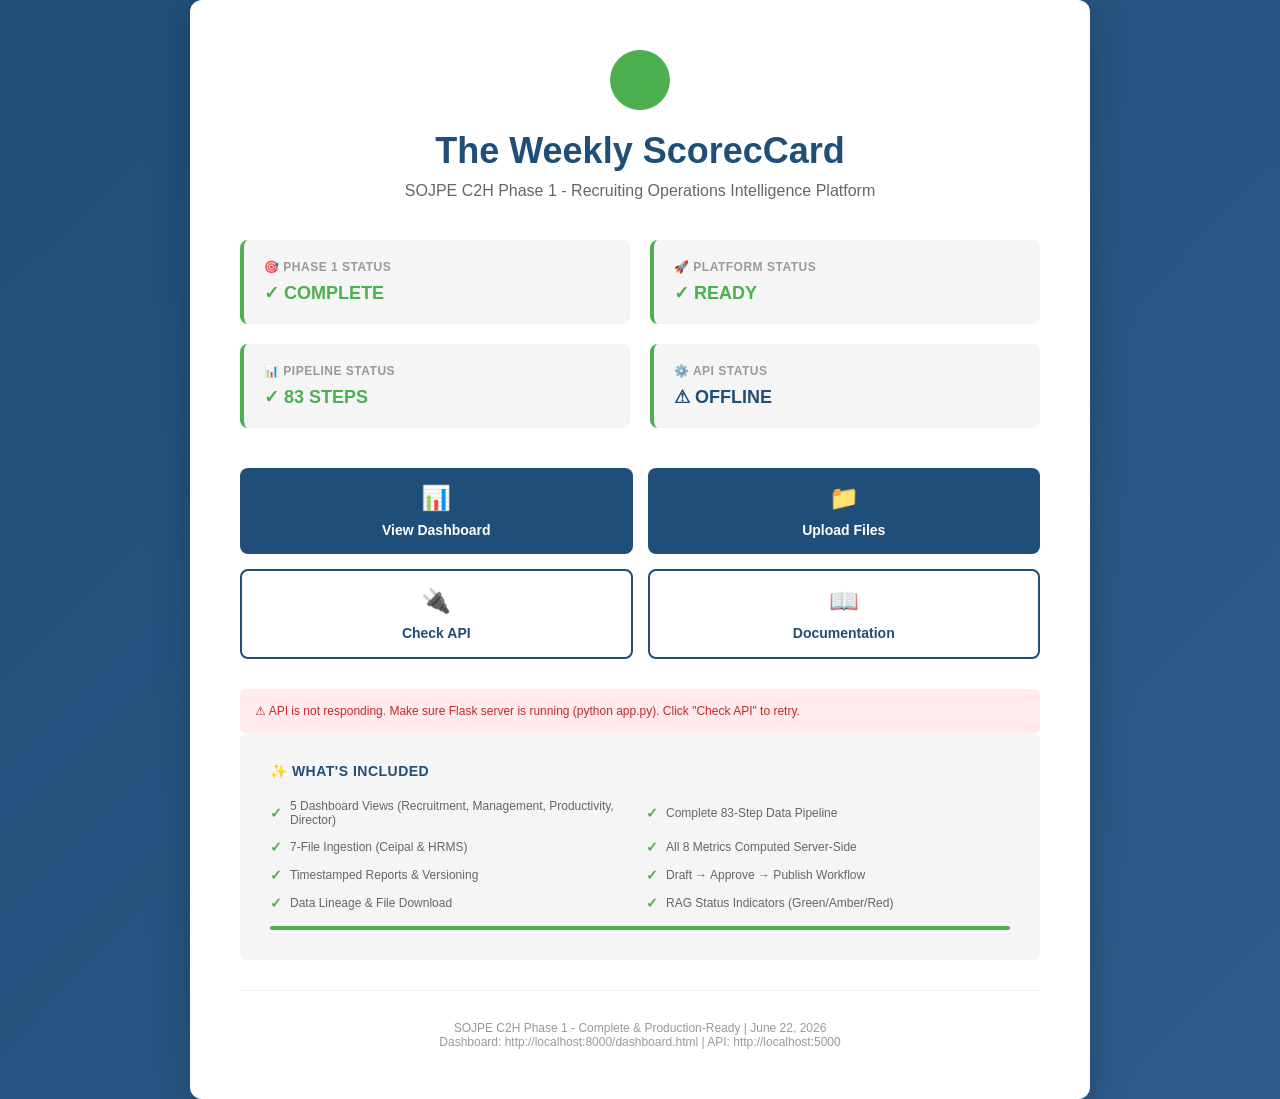
==== public/index.html @ 45ee58de "Use public/ directory for Vercel static deployment - separate frontend from backend" ====
<!DOCTYPE html>
<html lang="en">
<head>
    <meta charset="UTF-8">
    <meta name="viewport" content="width=device-width, initial-scale=1.0">
    <title>SOJPE C2H Phase 1 - Welcome</title>
    <style>
        * {
            margin: 0;
            padding: 0;
            box-sizing: border-box;
        }

        body {
            font-family: -apple-system, BlinkMacSystemFont, 'Segoe UI', 'Roboto', sans-serif;
            background: linear-gradient(135deg, #1F4E78 0%, #2E5C8A 100%);
            min-height: 100vh;
            display: flex;
            align-items: center;
            justify-content: center;
            color: #333;
        }

        .container {
            max-width: 900px;
            width: 90%;
        }

        .welcome-card {
            background: white;
            border-radius: 12px;
            padding: 50px;
            box-shadow: 0 10px 40px rgba(0,0,0,0.2);
        }

        .logo-section {
            text-align: center;
            margin-bottom: 40px;
        }

        .logo-circle {
            width: 60px;
            height: 60px;
            background: #4CAF50;
            border-radius: 50%;
            margin: 0 auto 20px;
        }

        h1 {
            font-size: 36px;
            color: #1F4E78;
            margin-bottom: 10px;
            font-weight: 700;
        }

        .subtitle {
            font-size: 16px;
            color: #666;
            margin-bottom: 40px;
        }

        .status-grid {
            display: grid;
            grid-template-columns: repeat(2, 1fr);
            gap: 20px;
            margin-bottom: 40px;
        }

        .status-item {
            padding: 20px;
            background: #f5f5f5;
            border-radius: 8px;
            border-left: 4px solid #4CAF50;
        }

        .status-label {
            font-size: 12px;
            font-weight: 600;
            color: #999;
            text-transform: uppercase;
            letter-spacing: 0.5px;
            margin-bottom: 8px;
        }

        .status-value {
            font-size: 18px;
            font-weight: 600;
            color: #1F4E78;
        }

        .status-item.ready .status-value {
            color: #4CAF50;
        }

        .action-buttons {
            display: grid;
            grid-template-columns: repeat(2, 1fr);
            gap: 15px;
            margin-bottom: 30px;
        }

        .btn {
            padding: 16px;
            border: none;
            border-radius: 8px;
            font-size: 14px;
            font-weight: 600;
            cursor: pointer;
            transition: all 0.3s ease;
            text-align: center;
            text-decoration: none;
            display: flex;
            flex-direction: column;
            align-items: center;
            gap: 10px;
        }

        .btn-primary {
            background: #1F4E78;
            color: white;
        }

        .btn-primary:hover {
            background: #162a4f;
            transform: translateY(-2px);
            box-shadow: 0 5px 15px rgba(31, 78, 120, 0.3);
        }

        .btn-secondary {
            background: white;
            color: #1F4E78;
            border: 2px solid #1F4E78;
        }

        .btn-secondary:hover {
            background: #f5f5f5;
            transform: translateY(-2px);
        }

        .btn-icon {
            font-size: 24px;
        }

        .features {
            background: #f5f5f5;
            border-radius: 8px;
            padding: 30px;
            margin-bottom: 30px;
        }

        .features h3 {
            font-size: 14px;
            font-weight: 600;
            color: #1F4E78;
            text-transform: uppercase;
            letter-spacing: 0.5px;
            margin-bottom: 20px;
        }

        .feature-list {
            display: grid;
            grid-template-columns: repeat(2, 1fr);
            gap: 12px;
        }

        .feature-item {
            font-size: 12px;
            color: #666;
            display: flex;
            align-items: center;
            gap: 8px;
        }

        .checkmark {
            color: #4CAF50;
            font-weight: 700;
            font-size: 14px;
        }

        .footer {
            text-align: center;
            font-size: 12px;
            color: #999;
            padding-top: 30px;
            border-top: 1px solid #eee;
        }

        .api-status {
            margin-top: 20px;
            padding: 15px;
            background: #e8f5e9;
            border-radius: 6px;
            font-size: 12px;
            color: #2e7d32;
        }

        .api-status.error {
            background: #ffebee;
            color: #c62828;
        }

        .progress-bar {
            width: 100%;
            height: 4px;
            background: #eee;
            border-radius: 2px;
            margin-top: 15px;
            overflow: hidden;
        }

        .progress-fill {
            height: 100%;
            background: #4CAF50;
            width: 100%;
        }

        @media (max-width: 768px) {
            .status-grid,
            .action-buttons,
            .feature-list {
                grid-template-columns: 1fr;
            }

            .welcome-card {
                padding: 30px 20px;
            }

            h1 {
                font-size: 28px;
            }
        }
    </style>
</head>
<body>
    <div class="container">
        <div class="welcome-card">
            <!-- Logo & Title -->
            <div class="logo-section">
                <div class="logo-circle"></div>
                <h1>The Weekly ScorecCard</h1>
                <p class="subtitle">SOJPE C2H Phase 1 - Recruiting Operations Intelligence Platform</p>
            </div>

            <!-- Status Grid -->
            <div class="status-grid">
                <div class="status-item ready">
                    <div class="status-label">🎯 Phase 1 Status</div>
                    <div class="status-value">✓ COMPLETE</div>
                </div>
                <div class="status-item ready">
                    <div class="status-label">🚀 Platform Status</div>
                    <div class="status-value">✓ READY</div>
                </div>
                <div class="status-item ready">
                    <div class="status-label">📊 Pipeline Status</div>
                    <div class="status-value">✓ 83 STEPS</div>
                </div>
                <div class="status-item ready">
                    <div class="status-label">⚙️ API Status</div>
                    <div class="status-value" id="apiStatus">Checking...</div>
                </div>
            </div>

            <!-- Action Buttons -->
            <div class="action-buttons">
                <a href="dashboard.html" class="btn btn-primary">
                    <span class="btn-icon">📊</span>
                    <span>View Dashboard</span>
                </a>
                <a href="upload.html" class="btn btn-primary">
                    <span class="btn-icon">📁</span>
                    <span>Upload Files</span>
                </a>
                <a href="javascript:void(0)" class="btn btn-secondary" onclick="checkAPI()">
                    <span class="btn-icon">🔌</span>
                    <span>Check API</span>
                </a>
                <a href="PHASE1_COMPLETE.md" class="btn btn-secondary" target="_blank">
                    <span class="btn-icon">📖</span>
                    <span>Documentation</span>
                </a>
            </div>

            <!-- API Status Message -->
            <div id="apiMessage" class="api-status" style="display: none;"></div>

            <!-- Features -->
            <div class="features">
                <h3>✨ What's Included</h3>
                <div class="feature-list">
                    <div class="feature-item">
                        <span class="checkmark">✓</span>
                        <span>5 Dashboard Views (Recruitment, Management, Productivity, Director)</span>
                    </div>
                    <div class="feature-item">
                        <span class="checkmark">✓</span>
                        <span>Complete 83-Step Data Pipeline</span>
                    </div>
                    <div class="feature-item">
                        <span class="checkmark">✓</span>
                        <span>7-File Ingestion (Ceipal & HRMS)</span>
                    </div>
                    <div class="feature-item">
                        <span class="checkmark">✓</span>
                        <span>All 8 Metrics Computed Server-Side</span>
                    </div>
                    <div class="feature-item">
                        <span class="checkmark">✓</span>
                        <span>Timestamped Reports & Versioning</span>
                    </div>
                    <div class="feature-item">
                        <span class="checkmark">✓</span>
                        <span>Draft → Approve → Publish Workflow</span>
                    </div>
                    <div class="feature-item">
                        <span class="checkmark">✓</span>
                        <span>Data Lineage & File Download</span>
                    </div>
                    <div class="feature-item">
                        <span class="checkmark">✓</span>
                        <span>RAG Status Indicators (Green/Amber/Red)</span>
                    </div>
                </div>
                <div class="progress-bar">
                    <div class="progress-fill"></div>
                </div>
            </div>

            <!-- Footer -->
            <div class="footer">
                <p>SOJPE C2H Phase 1 - Complete & Production-Ready | June 22, 2026</p>
                <p>Dashboard: http://localhost:8000/dashboard.html | API: http://localhost:5000</p>
            </div>
        </div>
    </div>

    <script>
        // Check API health on page load
        window.addEventListener('load', () => {
            checkAPI();
        });

        async function checkAPI() {
            const statusElement = document.getElementById('apiStatus');
            const messageElement = document.getElementById('apiMessage');

            try {
                const response = await fetch('http://localhost:5000/api/health', {
                    method: 'GET',
                    headers: {
                        'Content-Type': 'application/json'
                    }
                });

                if (response.ok) {
                    statusElement.textContent = '✓ CONNECTED';
                    statusElement.parentElement.classList.add('ready');
                    messageElement.textContent = '✓ API is running and responding correctly. All systems operational.';
                    messageElement.style.display = 'block';
                    messageElement.classList.remove('error');
                } else {
                    throw new Error('API returned non-200 status');
                }
            } catch (error) {
                statusElement.textContent = '⚠ OFFLINE';
                statusElement.parentElement.classList.remove('ready');
                messageElement.textContent = '⚠ API is not responding. Make sure Flask server is running (python app.py). Click "Check API" to retry.';
                messageElement.style.display = 'block';
                messageElement.classList.add('error');
            }
        }
    </script>
</body>
</html>
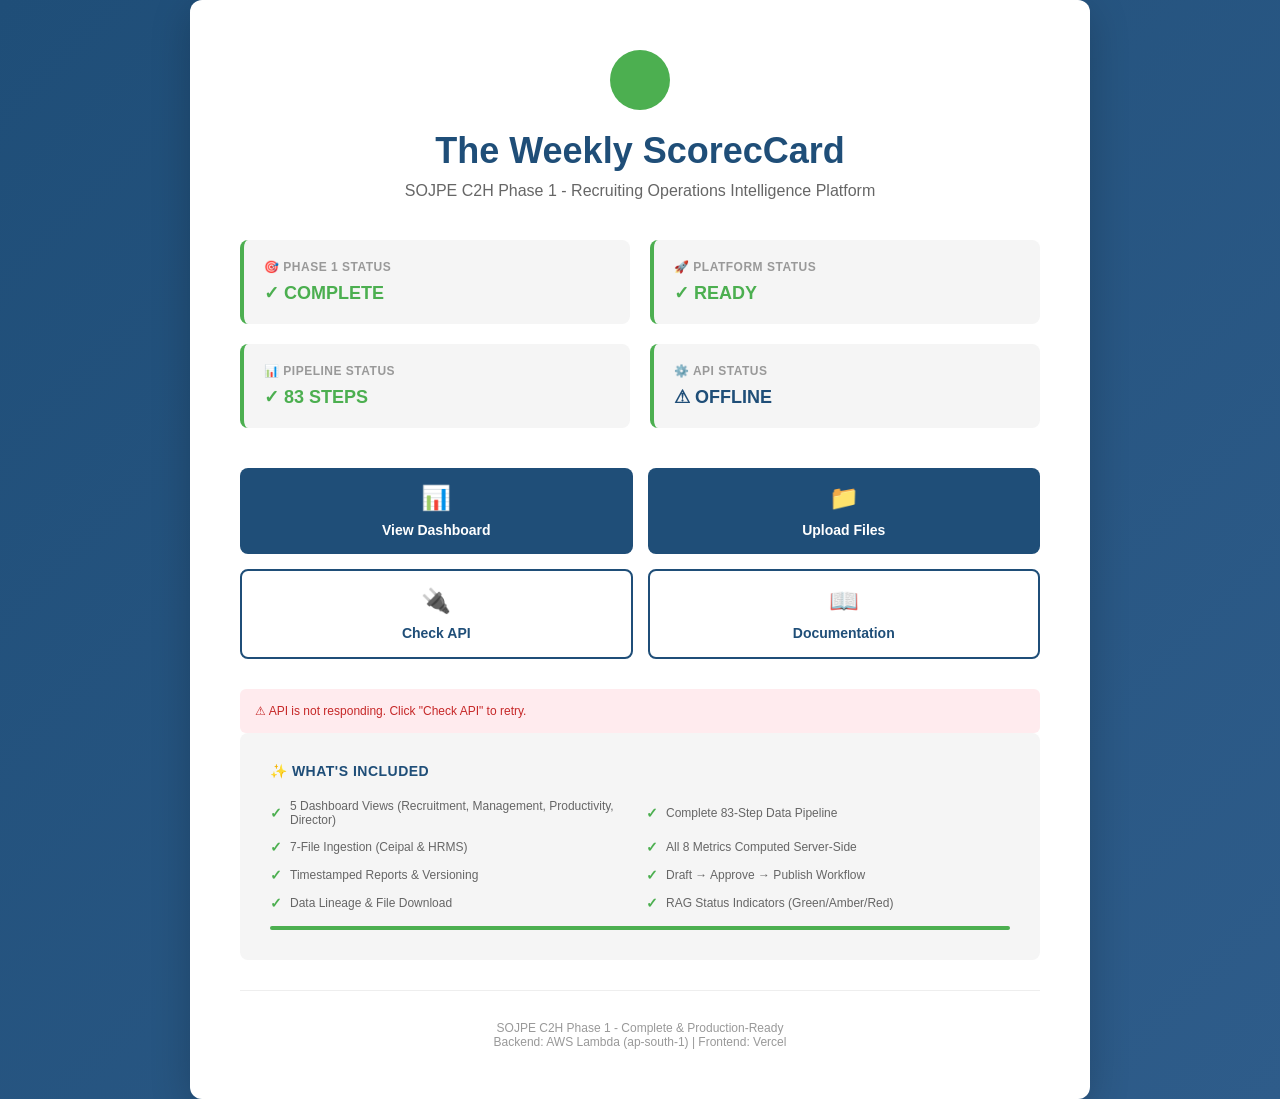
==== commit ed818dce: "FIX: Landing page API check uses relative /api/health via Vercel rewrite Co-Authored-By: Claude Fabl" ====
--- a/public/index.html
+++ b/public/index.html
@@ -328,8 +328,8 @@
 
             <!-- Footer -->
             <div class="footer">
-                <p>SOJPE C2H Phase 1 - Complete & Production-Ready | June 22, 2026</p>
-                <p>Dashboard: http://localhost:8000/dashboard.html | API: http://localhost:5000</p>
+                <p>SOJPE C2H Phase 1 - Complete & Production-Ready</p>
+                <p>Backend: AWS Lambda (ap-south-1) | Frontend: Vercel</p>
             </div>
         </div>
     </div>
@@ -345,7 +345,7 @@
             const messageElement = document.getElementById('apiMessage');
 
             try {
-                const response = await fetch('http://localhost:5000/api/health', {
+                const response = await fetch('/api/health', {
                     method: 'GET',
                     headers: {
                         'Content-Type': 'application/json'
@@ -364,7 +364,7 @@
             } catch (error) {
                 statusElement.textContent = '⚠ OFFLINE';
                 statusElement.parentElement.classList.remove('ready');
-                messageElement.textContent = '⚠ API is not responding. Make sure Flask server is running (python app.py). Click "Check API" to retry.';
+                messageElement.textContent = '⚠ API is not responding. Click "Check API" to retry.';
                 messageElement.style.display = 'block';
                 messageElement.classList.add('error');
             }
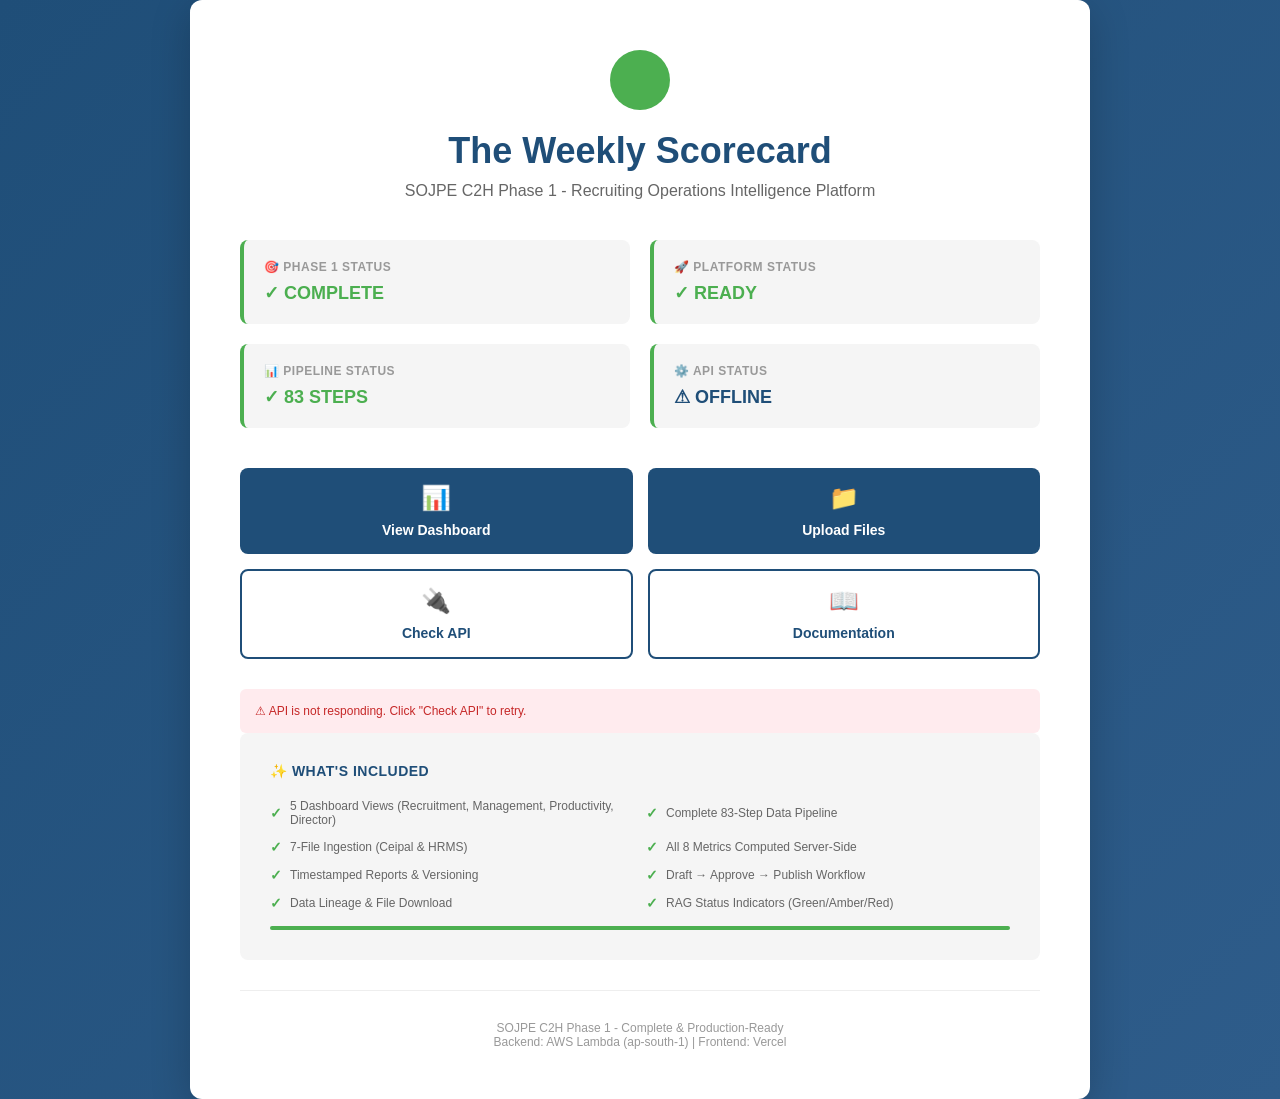
==== commit 206ec045: "FIX: Scorecard typo (was ScorecCard)" ====
--- a/public/index.html
+++ b/public/index.html
@@ -237,7 +237,7 @@
             <!-- Logo & Title -->
             <div class="logo-section">
                 <div class="logo-circle"></div>
-                <h1>The Weekly ScorecCard</h1>
+                <h1>The Weekly Scorecard</h1>
                 <p class="subtitle">SOJPE C2H Phase 1 - Recruiting Operations Intelligence Platform</p>
             </div>
 
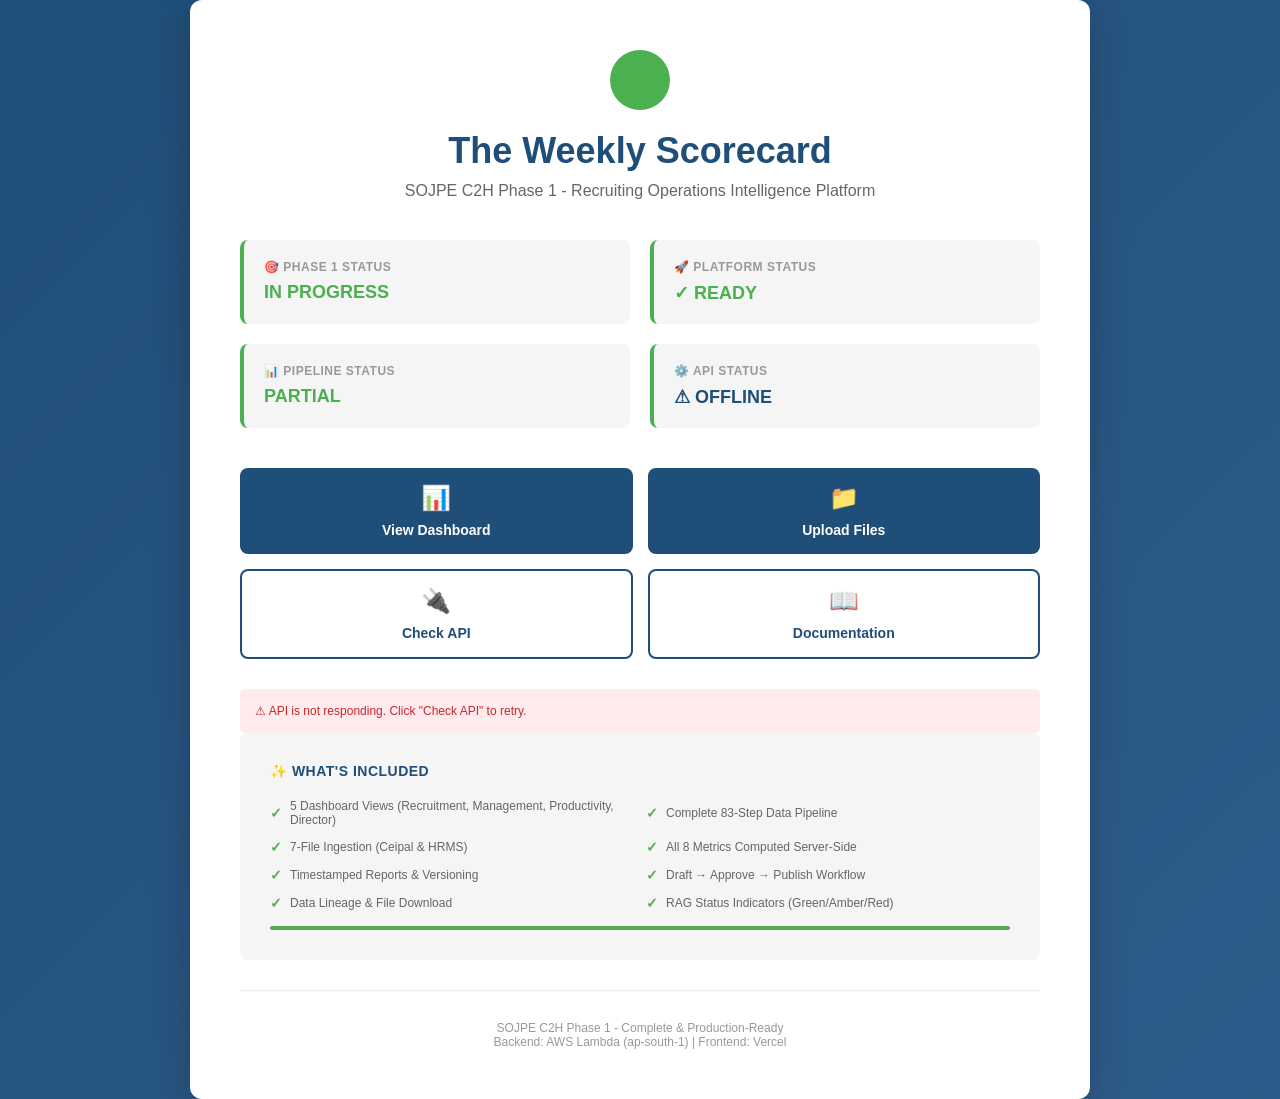
==== commit 029074b5: "CLEANUP: Remove last static content app-wide + CURRENTSTATE.md handoff - Fake Review Details audit t" ====
--- a/public/index.html
+++ b/public/index.html
@@ -245,7 +245,7 @@
             <div class="status-grid">
                 <div class="status-item ready">
                     <div class="status-label">🎯 Phase 1 Status</div>
-                    <div class="status-value">✓ COMPLETE</div>
+                    <div class="status-value">IN PROGRESS</div>
                 </div>
                 <div class="status-item ready">
                     <div class="status-label">🚀 Platform Status</div>
@@ -253,7 +253,7 @@
                 </div>
                 <div class="status-item ready">
                     <div class="status-label">📊 Pipeline Status</div>
-                    <div class="status-value">✓ 83 STEPS</div>
+                    <div class="status-value">PARTIAL</div>
                 </div>
                 <div class="status-item ready">
                     <div class="status-label">⚙️ API Status</div>
@@ -275,7 +275,7 @@
                     <span class="btn-icon">🔌</span>
                     <span>Check API</span>
                 </a>
-                <a href="PHASE1_COMPLETE.md" class="btn btn-secondary" target="_blank">
+                <a href="dashboard.html" class="btn btn-secondary">
                     <span class="btn-icon">📖</span>
                     <span>Documentation</span>
                 </a>
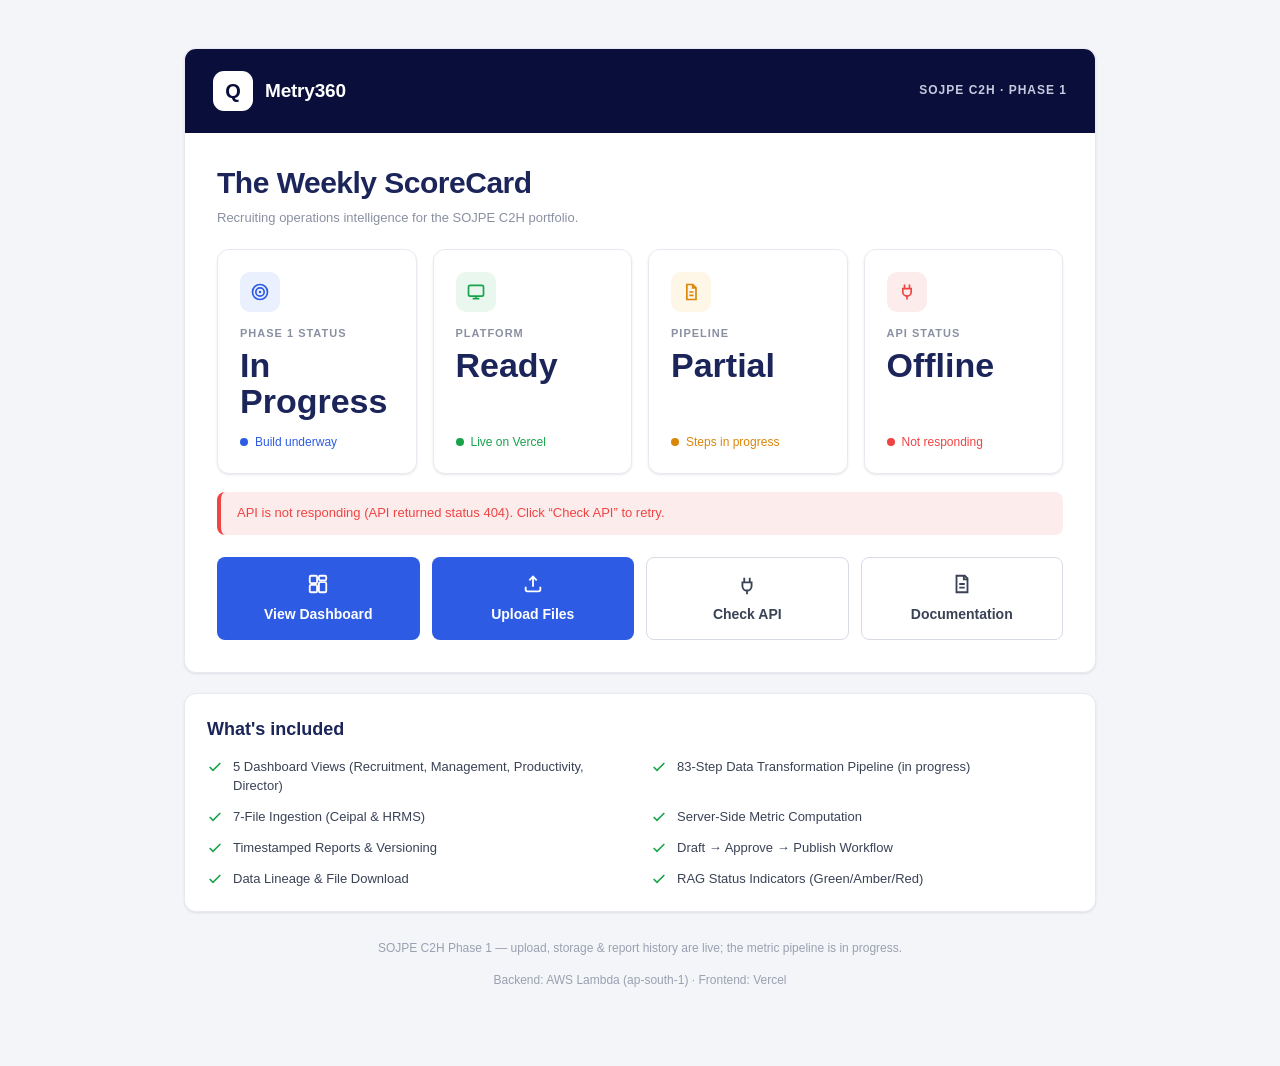
==== commit b026bdb0: "FEATURE: Recruiter targets & achieve %, 3-level org nesting, i-info popovers, recruiter-level org ma" ====
--- a/public/index.html
+++ b/public/index.html
@@ -1,374 +1,212 @@
 <!DOCTYPE html>
 <html lang="en">
 <head>
-    <meta charset="UTF-8">
-    <meta name="viewport" content="width=device-width, initial-scale=1.0">
-    <title>SOJPE C2H Phase 1 - Welcome</title>
-    <style>
-        * {
-            margin: 0;
-            padding: 0;
-            box-sizing: border-box;
-        }
-
-        body {
-            font-family: -apple-system, BlinkMacSystemFont, 'Segoe UI', 'Roboto', sans-serif;
-            background: linear-gradient(135deg, #1F4E78 0%, #2E5C8A 100%);
-            min-height: 100vh;
-            display: flex;
-            align-items: center;
-            justify-content: center;
-            color: #333;
-        }
-
-        .container {
-            max-width: 900px;
-            width: 90%;
-        }
-
-        .welcome-card {
-            background: white;
-            border-radius: 12px;
-            padding: 50px;
-            box-shadow: 0 10px 40px rgba(0,0,0,0.2);
-        }
-
-        .logo-section {
-            text-align: center;
-            margin-bottom: 40px;
-        }
-
-        .logo-circle {
-            width: 60px;
-            height: 60px;
-            background: #4CAF50;
-            border-radius: 50%;
-            margin: 0 auto 20px;
-        }
-
-        h1 {
-            font-size: 36px;
-            color: #1F4E78;
-            margin-bottom: 10px;
-            font-weight: 700;
-        }
-
-        .subtitle {
-            font-size: 16px;
-            color: #666;
-            margin-bottom: 40px;
-        }
-
-        .status-grid {
-            display: grid;
-            grid-template-columns: repeat(2, 1fr);
-            gap: 20px;
-            margin-bottom: 40px;
-        }
-
-        .status-item {
-            padding: 20px;
-            background: #f5f5f5;
-            border-radius: 8px;
-            border-left: 4px solid #4CAF50;
-        }
-
-        .status-label {
-            font-size: 12px;
-            font-weight: 600;
-            color: #999;
-            text-transform: uppercase;
-            letter-spacing: 0.5px;
-            margin-bottom: 8px;
-        }
-
-        .status-value {
-            font-size: 18px;
-            font-weight: 600;
-            color: #1F4E78;
-        }
-
-        .status-item.ready .status-value {
-            color: #4CAF50;
-        }
-
-        .action-buttons {
-            display: grid;
-            grid-template-columns: repeat(2, 1fr);
-            gap: 15px;
-            margin-bottom: 30px;
-        }
-
-        .btn {
-            padding: 16px;
-            border: none;
-            border-radius: 8px;
-            font-size: 14px;
-            font-weight: 600;
-            cursor: pointer;
-            transition: all 0.3s ease;
-            text-align: center;
-            text-decoration: none;
-            display: flex;
-            flex-direction: column;
-            align-items: center;
-            gap: 10px;
-        }
-
-        .btn-primary {
-            background: #1F4E78;
-            color: white;
-        }
-
-        .btn-primary:hover {
-            background: #162a4f;
-            transform: translateY(-2px);
-            box-shadow: 0 5px 15px rgba(31, 78, 120, 0.3);
-        }
-
-        .btn-secondary {
-            background: white;
-            color: #1F4E78;
-            border: 2px solid #1F4E78;
-        }
-
-        .btn-secondary:hover {
-            background: #f5f5f5;
-            transform: translateY(-2px);
-        }
-
-        .btn-icon {
-            font-size: 24px;
-        }
-
-        .features {
-            background: #f5f5f5;
-            border-radius: 8px;
-            padding: 30px;
-            margin-bottom: 30px;
-        }
-
-        .features h3 {
-            font-size: 14px;
-            font-weight: 600;
-            color: #1F4E78;
-            text-transform: uppercase;
-            letter-spacing: 0.5px;
-            margin-bottom: 20px;
-        }
-
-        .feature-list {
-            display: grid;
-            grid-template-columns: repeat(2, 1fr);
-            gap: 12px;
-        }
-
-        .feature-item {
-            font-size: 12px;
-            color: #666;
-            display: flex;
-            align-items: center;
-            gap: 8px;
-        }
-
-        .checkmark {
-            color: #4CAF50;
-            font-weight: 700;
-            font-size: 14px;
-        }
-
-        .footer {
-            text-align: center;
-            font-size: 12px;
-            color: #999;
-            padding-top: 30px;
-            border-top: 1px solid #eee;
-        }
-
-        .api-status {
-            margin-top: 20px;
-            padding: 15px;
-            background: #e8f5e9;
-            border-radius: 6px;
-            font-size: 12px;
-            color: #2e7d32;
-        }
-
-        .api-status.error {
-            background: #ffebee;
-            color: #c62828;
-        }
-
-        .progress-bar {
-            width: 100%;
-            height: 4px;
-            background: #eee;
-            border-radius: 2px;
-            margin-top: 15px;
-            overflow: hidden;
-        }
-
-        .progress-fill {
-            height: 100%;
-            background: #4CAF50;
-            width: 100%;
-        }
-
-        @media (max-width: 768px) {
-            .status-grid,
-            .action-buttons,
-            .feature-list {
-                grid-template-columns: 1fr;
-            }
-
-            .welcome-card {
-                padding: 30px 20px;
-            }
-
-            h1 {
-                font-size: 28px;
-            }
-        }
-    </style>
+  <meta charset="UTF-8" />
+  <meta name="viewport" content="width=device-width, initial-scale=1.0" />
+  <title>Metry360 — The Weekly ScoreCard</title>
+  <link rel="stylesheet" href="./assets/metry-ds.css" />
+  <style>
+    /* Landing-page scaffolding only (composes DS components; no re-styling of them). */
+    html, body { margin: 0; }
+    .lp { max-width: 960px; margin: 0 auto; padding: 48px 24px 64px; }
+
+    /* Hero card: navy brand band (so the white logo mark reads) over a light body. */
+    .lp-hero { overflow: hidden; }
+    .lp-hero__band {
+      background: var(--sidebar-bg);
+      padding: 22px 28px;
+      display: flex; align-items: center; justify-content: space-between; gap: 16px;
+    }
+    .lp-hero__logo { display: flex; align-items: center; gap: 12px; }
+    .lp-hero__tag {
+      color: var(--sidebar-text-muted); font-size: 12px; font-weight: 600;
+      text-transform: uppercase; letter-spacing: 1px; white-space: nowrap;
+    }
+    .lp-hero__body { padding: 28px 32px 32px; }
+
+    .lp-status { display: grid; grid-template-columns: repeat(4, 1fr); gap: 16px; margin: 22px 0 6px; }
+    .lp-actions { display: grid; grid-template-columns: repeat(4, 1fr); gap: 12px; margin-top: 22px; }
+    /* Landing action buttons stack icon over label; DS .m-btn stays the base. */
+    .lp-actions .m-btn { height: auto; padding: 15px 12px; flex-direction: column; gap: 9px; text-decoration: none; }
+    .lp-actions .m-btn svg { width: 22px; height: 22px; }
+
+    /* Honest API health note (mirrors DS soft-status tints via tokens). */
+    .lp-note {
+      margin-top: 18px; border-radius: 8px; padding: 12px 16px; font-size: 13px;
+      border-left: 4px solid var(--green); background: var(--green-soft); color: var(--green);
+    }
+    .lp-note--error { border-left-color: var(--red); background: var(--red-soft); color: var(--red); }
+
+    .lp-features { margin-top: 20px; }
+    .lp-features__list { display: grid; grid-template-columns: 1fr 1fr; gap: 12px 22px; margin-top: 16px; }
+    .lp-feature { display: flex; gap: 10px; align-items: flex-start; font-size: 13px; color: var(--text-body); }
+    .lp-feature svg { color: var(--green); flex: 0 0 auto; margin-top: 1px; }
+
+    .lp-footer { text-align: center; color: var(--text-subtle); font-size: 12px; margin-top: 26px; line-height: 1.7; }
+
+    @media (max-width: 820px) {
+      .lp-status, .lp-actions { grid-template-columns: 1fr 1fr; }
+      .lp-features__list { grid-template-columns: 1fr; }
+      .lp-hero__band { flex-direction: column; align-items: flex-start; gap: 10px; }
+    }
+    @media (max-width: 520px) {
+      .lp-status, .lp-actions { grid-template-columns: 1fr; }
+      .lp-hero__body { padding: 24px 20px 26px; }
+    }
+  </style>
 </head>
-<body>
-    <div class="container">
-        <div class="welcome-card">
-            <!-- Logo & Title -->
-            <div class="logo-section">
-                <div class="logo-circle"></div>
-                <h1>The Weekly Scorecard</h1>
-                <p class="subtitle">SOJPE C2H Phase 1 - Recruiting Operations Intelligence Platform</p>
-            </div>
-
-            <!-- Status Grid -->
-            <div class="status-grid">
-                <div class="status-item ready">
-                    <div class="status-label">🎯 Phase 1 Status</div>
-                    <div class="status-value">IN PROGRESS</div>
-                </div>
-                <div class="status-item ready">
-                    <div class="status-label">🚀 Platform Status</div>
-                    <div class="status-value">✓ READY</div>
-                </div>
-                <div class="status-item ready">
-                    <div class="status-label">📊 Pipeline Status</div>
-                    <div class="status-value">PARTIAL</div>
-                </div>
-                <div class="status-item ready">
-                    <div class="status-label">⚙️ API Status</div>
-                    <div class="status-value" id="apiStatus">Checking...</div>
-                </div>
-            </div>
-
-            <!-- Action Buttons -->
-            <div class="action-buttons">
-                <a href="dashboard.html" class="btn btn-primary">
-                    <span class="btn-icon">📊</span>
-                    <span>View Dashboard</span>
-                </a>
-                <a href="upload.html" class="btn btn-primary">
-                    <span class="btn-icon">📁</span>
-                    <span>Upload Files</span>
-                </a>
-                <a href="javascript:void(0)" class="btn btn-secondary" onclick="checkAPI()">
-                    <span class="btn-icon">🔌</span>
-                    <span>Check API</span>
-                </a>
-                <a href="dashboard.html" class="btn btn-secondary">
-                    <span class="btn-icon">📖</span>
-                    <span>Documentation</span>
-                </a>
-            </div>
-
-            <!-- API Status Message -->
-            <div id="apiMessage" class="api-status" style="display: none;"></div>
-
-            <!-- Features -->
-            <div class="features">
-                <h3>✨ What's Included</h3>
-                <div class="feature-list">
-                    <div class="feature-item">
-                        <span class="checkmark">✓</span>
-                        <span>5 Dashboard Views (Recruitment, Management, Productivity, Director)</span>
-                    </div>
-                    <div class="feature-item">
-                        <span class="checkmark">✓</span>
-                        <span>Complete 83-Step Data Pipeline</span>
-                    </div>
-                    <div class="feature-item">
-                        <span class="checkmark">✓</span>
-                        <span>7-File Ingestion (Ceipal & HRMS)</span>
-                    </div>
-                    <div class="feature-item">
-                        <span class="checkmark">✓</span>
-                        <span>All 8 Metrics Computed Server-Side</span>
-                    </div>
-                    <div class="feature-item">
-                        <span class="checkmark">✓</span>
-                        <span>Timestamped Reports & Versioning</span>
-                    </div>
-                    <div class="feature-item">
-                        <span class="checkmark">✓</span>
-                        <span>Draft → Approve → Publish Workflow</span>
-                    </div>
-                    <div class="feature-item">
-                        <span class="checkmark">✓</span>
-                        <span>Data Lineage & File Download</span>
-                    </div>
-                    <div class="feature-item">
-                        <span class="checkmark">✓</span>
-                        <span>RAG Status Indicators (Green/Amber/Red)</span>
-                    </div>
-                </div>
-                <div class="progress-bar">
-                    <div class="progress-fill"></div>
-                </div>
-            </div>
-
-            <!-- Footer -->
-            <div class="footer">
-                <p>SOJPE C2H Phase 1 - Complete & Production-Ready</p>
-                <p>Backend: AWS Lambda (ap-south-1) | Frontend: Vercel</p>
-            </div>
+<body class="m-app">
+  <div class="lp">
+
+    <!-- HERO -->
+    <div class="m-card lp-hero">
+      <div class="lp-hero__band">
+        <div class="lp-hero__logo">
+          <div class="m-logo-mark">Q</div>
+          <div class="m-logo-word">Metry360</div>
         </div>
+        <span class="lp-hero__tag">SOJPE C2H · Phase 1</span>
+      </div>
+
+      <div class="lp-hero__body">
+        <h1 class="m-topbar__title">The Weekly ScoreCard</h1>
+        <p class="m-topbar__subtitle">Recruiting operations intelligence for the SOJPE C2H portfolio.</p>
+
+        <!-- STATUS CARDS (Phase 1 / Platform / Pipeline / API) -->
+        <div class="lp-status">
+          <div class="m-card m-card--pad m-kpi">
+            <div class="m-kpi__icon m-kpi__icon--blue">
+              <svg viewBox="0 0 24 24" fill="none" stroke="currentColor" stroke-width="2"><circle cx="12" cy="12" r="9"/><circle cx="12" cy="12" r="5"/><circle cx="12" cy="12" r="1.5" fill="currentColor" stroke="none"/></svg>
+            </div>
+            <div class="m-kpi__label">Phase 1 Status</div>
+            <div class="m-kpi__value">In Progress</div>
+            <div class="m-kpi__status m-kpi__status--blue">Build underway</div>
+          </div>
+
+          <div class="m-card m-card--pad m-kpi">
+            <div class="m-kpi__icon m-kpi__icon--green">
+              <svg viewBox="0 0 24 24" fill="none" stroke="currentColor" stroke-width="2"><rect x="3" y="4" width="18" height="13" rx="2"/><path d="M8 20h8M12 17v3"/></svg>
+            </div>
+            <div class="m-kpi__label">Platform</div>
+            <div class="m-kpi__value">Ready</div>
+            <div class="m-kpi__status m-kpi__status--green">Live on Vercel</div>
+          </div>
+
+          <div class="m-card m-card--pad m-kpi">
+            <div class="m-kpi__icon m-kpi__icon--amber">
+              <svg viewBox="0 0 24 24" fill="none" stroke="currentColor" stroke-width="2"><path d="M7 3h7l4 4v14H7z"/><path d="M14 3v4h4"/><path d="M10 12h5M10 16h5"/></svg>
+            </div>
+            <div class="m-kpi__label">Pipeline</div>
+            <div class="m-kpi__value">Partial</div>
+            <div class="m-kpi__status m-kpi__status--amber">Steps in progress</div>
+          </div>
+
+          <div class="m-card m-card--pad m-kpi">
+            <div class="m-kpi__icon m-kpi__icon--blue" id="apiIcon">
+              <svg viewBox="0 0 24 24" fill="none" stroke="currentColor" stroke-width="2"><path d="M9 8V3M15 8V3M7 8h10v4a5 5 0 0 1-10 0z"/><path d="M12 16v5"/></svg>
+            </div>
+            <div class="m-kpi__label">API Status</div>
+            <div class="m-kpi__value" id="apiStatus">Checking…</div>
+            <div class="m-kpi__status m-kpi__status--blue" id="apiStatusSub">Contacting /api/health</div>
+          </div>
+        </div>
+
+        <!-- API health note (honest success/failure) -->
+        <div id="apiMessage" class="lp-note" style="display:none;"></div>
+
+        <!-- ACTIONS -->
+        <div class="lp-actions">
+          <a href="dashboard.html" class="m-btn m-btn--primary">
+            <svg viewBox="0 0 24 24" fill="none" stroke="currentColor" stroke-width="2"><rect x="3" y="3" width="8" height="8" rx="1.5"/><rect x="13" y="3" width="8" height="5" rx="1.5"/><rect x="13" y="10" width="8" height="11" rx="1.5"/><rect x="3" y="13" width="8" height="8" rx="1.5"/></svg>
+            <span>View Dashboard</span>
+          </a>
+          <a href="upload.html" class="m-btn m-btn--primary">
+            <svg viewBox="0 0 24 24" fill="none" stroke="currentColor" stroke-width="2"><path d="M12 15V4M8 8l4-4 4 4"/><path d="M4 15v3a2 2 0 0 0 2 2h12a2 2 0 0 0 2-2v-3"/></svg>
+            <span>Upload Files</span>
+          </a>
+          <button type="button" class="m-btn m-btn--ghost" onclick="checkAPI()">
+            <svg viewBox="0 0 24 24" fill="none" stroke="currentColor" stroke-width="2"><path d="M9 8V3M15 8V3M7 8h10v4a5 5 0 0 1-10 0z"/><path d="M12 16v5"/></svg>
+            <span>Check API</span>
+          </button>
+          <a href="design-system.html" class="m-btn m-btn--ghost">
+            <svg viewBox="0 0 24 24" fill="none" stroke="currentColor" stroke-width="2"><path d="M6 3h9l3 3v15H6z"/><path d="M14 3v4h4"/><path d="M9 12h6M9 16h6"/></svg>
+            <span>Documentation</span>
+          </a>
+        </div>
+      </div>
     </div>
 
-    <script>
-        // Check API health on page load
-        window.addEventListener('load', () => {
-            checkAPI();
+    <!-- WHAT'S INCLUDED -->
+    <div class="m-card m-card--pad lp-features">
+      <h2 class="m-card__title">What's included</h2>
+      <div class="lp-features__list" id="featureList"></div>
+    </div>
+
+    <!-- FOOTER -->
+    <div class="lp-footer">
+      <p>SOJPE C2H Phase 1 — upload, storage &amp; report history are live; the metric pipeline is in progress.</p>
+      <p>Backend: AWS Lambda (ap-south-1) &middot; Frontend: Vercel</p>
+    </div>
+
+  </div>
+
+  <script>
+    "use strict";
+
+    // Info section — the Phase 1 feature set (unchanged copy, rendered from a list).
+    var FEATURES = [
+      "5 Dashboard Views (Recruitment, Management, Productivity, Director)",
+      "83-Step Data Transformation Pipeline (in progress)",
+      "7-File Ingestion (Ceipal & HRMS)",
+      "Server-Side Metric Computation",
+      "Timestamped Reports & Versioning",
+      "Draft → Approve → Publish Workflow",
+      "Data Lineage & File Download",
+      "RAG Status Indicators (Green/Amber/Red)"
+    ];
+    (function renderFeatures() {
+      var check = '<svg width="16" height="16" viewBox="0 0 24 24" fill="none" stroke="currentColor" stroke-width="2.4"><path d="M20 6L9 17l-5-5"/></svg>';
+      document.getElementById("featureList").innerHTML = FEATURES.map(function (f) {
+        return '<div class="lp-feature">' + check + "<span>" + f + "</span></div>";
+      }).join("");
+    })();
+
+    // Honest API health check against the real endpoint (relative /api).
+    function checkAPI() {
+      var valueEl = document.getElementById("apiStatus");
+      var subEl = document.getElementById("apiStatusSub");
+      var iconEl = document.getElementById("apiIcon");
+      var msgEl = document.getElementById("apiMessage");
+
+      valueEl.textContent = "Checking…";
+      subEl.className = "m-kpi__status m-kpi__status--blue";
+      subEl.textContent = "Contacting /api/health";
+      iconEl.className = "m-kpi__icon m-kpi__icon--blue";
+      msgEl.style.display = "none";
+
+      fetch("/api/health", { method: "GET", headers: { "Content-Type": "application/json" } })
+        .then(function (response) {
+          if (!response.ok) throw new Error("API returned status " + response.status);
+          valueEl.textContent = "Connected";
+          subEl.className = "m-kpi__status m-kpi__status--green";
+          subEl.textContent = "Responding";
+          iconEl.className = "m-kpi__icon m-kpi__icon--green";
+          msgEl.className = "lp-note";
+          msgEl.textContent = "API is running and responding correctly. All systems operational.";
+          msgEl.style.display = "block";
+        })
+        .catch(function (error) {
+          valueEl.textContent = "Offline";
+          subEl.className = "m-kpi__status m-kpi__status--red";
+          subEl.textContent = "Not responding";
+          iconEl.className = "m-kpi__icon m-kpi__icon--red";
+          msgEl.className = "lp-note lp-note--error";
+          msgEl.textContent = "API is not responding (" + error.message + "). Click “Check API” to retry.";
+          msgEl.style.display = "block";
         });
-
-        async function checkAPI() {
-            const statusElement = document.getElementById('apiStatus');
-            const messageElement = document.getElementById('apiMessage');
-
-            try {
-                const response = await fetch('/api/health', {
-                    method: 'GET',
-                    headers: {
-                        'Content-Type': 'application/json'
-                    }
-                });
-
-                if (response.ok) {
-                    statusElement.textContent = '✓ CONNECTED';
-                    statusElement.parentElement.classList.add('ready');
-                    messageElement.textContent = '✓ API is running and responding correctly. All systems operational.';
-                    messageElement.style.display = 'block';
-                    messageElement.classList.remove('error');
-                } else {
-                    throw new Error('API returned non-200 status');
-                }
-            } catch (error) {
-                statusElement.textContent = '⚠ OFFLINE';
-                statusElement.parentElement.classList.remove('ready');
-                messageElement.textContent = '⚠ API is not responding. Click "Check API" to retry.';
-                messageElement.style.display = 'block';
-                messageElement.classList.add('error');
-            }
-        }
-    </script>
+    }
+
+    window.addEventListener("load", checkAPI);
+  </script>
 </body>
 </html>
--- a/public/assets/metry-ds.css
+++ b/public/assets/metry-ds.css
@@ -0,0 +1,869 @@
+/* ==========================================================================
+   Metry360 — SOJPE C2H Dashboard Design System
+   Plain CSS. No build step, no framework, no external deps.
+   Naming: BEM-ish with `m-` prefix. Component classes documented in
+   design-system.html (the living reference).
+   ========================================================================== */
+
+/* ---------------------------------------------------------------------------
+   1. TOKENS
+   ------------------------------------------------------------------------- */
+:root {
+  /* ---- Brand / sidebar ---- */
+  --sidebar-bg:            #0A0E3B;
+  --sidebar-active-bg:     #141A55;
+  --sidebar-quarter-bg:    #34379C;   /* active Q1 pill */
+  --sidebar-text:          #E5E7F0;
+  --sidebar-text-muted:    #C7CBE0;
+  --sidebar-label:         #6E73A0;   /* uppercase section labels */
+  --sidebar-divider:       rgba(255, 255, 255, 0.08);
+  --sidebar-accent:        #F5A623;   /* gold active bar */
+
+  /* ---- Surfaces ---- */
+  --page-bg:               #F3F5F8;
+  --card-bg:               #FFFFFF;
+  --card-border:           #E7EAF0;
+  --table-head-bg:         #F7F8FA;
+  --row-divider:           #EDEFF3;
+  --subrow-bg:             #FBFCFD;   /* inset band under an expanded row */
+
+  /* ---- Text ---- */
+  --text-heading:          #1B2559;
+  --text-body:             #3A4256;
+  --text-muted:            #8A90A2;
+  --text-subtle:           #9AA0B0;
+  --text-suffix:           #B9BECB;   /* KPI "/ 146" light suffix */
+
+  /* ---- Primary / interactive ---- */
+  --primary:               #2D5BE3;
+  --primary-hover:         #2148C0;
+  --primary-soft:          #EAF0FE;
+  --chip-border:           #D7DBE4;
+
+  /* ---- RAG semantic ---- */
+  --green:                 #16A34A;
+  --green-solid:           #22C55E;
+  --green-soft:            #E9F7EF;
+  --amber:                 #D9860A;
+  --amber-solid:           #F59E0B;
+  --amber-soft:            #FEF6E6;
+  --red:                   #EF4444;
+  --red-alt:               #E5484D;
+  --red-soft:              #FDECEC;
+  --blue-soft:             #EAF0FE;   /* info status tint */
+
+  /* ---- Donut / chart ---- */
+  --track:                 #E7EDF3;
+  --donut-health:          #F5A623;
+  --donut-focus:           #22C55E;
+  --donut-center:          #5B6BB0;
+  --line-joiner:           #3B82F6;
+  --line-selection:        #22C55E;
+  --grid:                  #E7EAF0;
+  --axis-label:            #9AA0B0;
+
+  /* ---- Radii ---- */
+  --radius-card:           12px;
+  --radius-chip:           8px;
+  --radius-icon:           10px;
+
+  /* ---- Shadow ---- */
+  --shadow-card:           0 1px 2px rgba(16, 24, 40, 0.04), 0 1px 3px rgba(16, 24, 40, 0.06);
+  --shadow-popover:        0 8px 24px rgba(16, 24, 40, 0.12);
+
+  /* ---- Spacing ---- */
+  --gutter-content:        32px;
+  --gutter-card:           16px;
+  --gutter-section:        20px;
+  --pad-card:              22px;
+
+  /* ---- Layout ---- */
+  --sidebar-w:             215px;
+  --row-h:                 66px;
+
+  /* ---- Type ---- */
+  --font-sans:             "Inter", "Poppins", -apple-system, BlinkMacSystemFont, "Segoe UI", Roboto, sans-serif;
+  --fs-title:              30px;
+  --fs-card-title:         18px;
+  --fs-kpi:                34px;
+  --fs-body:               14px;
+  --fs-label:              11px;   /* uppercase eyebrows / table headers */
+  --fs-sub:                12px;
+}
+
+/* ---------------------------------------------------------------------------
+   2. RESET / BASE
+   (metry-ds is loaded on top of the harness reset; these are safe defaults)
+   ------------------------------------------------------------------------- */
+*, *::before, *::after { box-sizing: border-box; }
+
+.m-app,
+.m-app * { font-family: var(--font-sans); }
+
+.m-app {
+  margin: 0;
+  color: var(--text-body);
+  background: var(--page-bg);
+  font-size: var(--fs-body);
+  line-height: 1.45;
+  -webkit-font-smoothing: antialiased;
+  text-rendering: optimizeLegibility;
+}
+
+/* ---------------------------------------------------------------------------
+   3. APP SHELL — two-column frame
+   ------------------------------------------------------------------------- */
+.m-shell {
+  display: flex;
+  min-height: 100vh;
+  align-items: stretch;
+}
+
+.m-shell__content {
+  flex: 1 1 auto;
+  min-width: 0;               /* allow inner tables to scroll, not blow out */
+  background: var(--page-bg);
+  padding: 30px var(--gutter-content) 120px;
+}
+
+/* ---------------------------------------------------------------------------
+   4. SIDEBAR
+   ------------------------------------------------------------------------- */
+.m-sidebar {
+  flex: 0 0 var(--sidebar-w);
+  width: var(--sidebar-w);
+  background: var(--sidebar-bg);
+  color: var(--sidebar-text);
+  position: sticky;
+  top: 0;
+  align-self: flex-start;
+  height: 100vh;
+  overflow-y: auto;
+  display: flex;
+  flex-direction: column;
+  padding-bottom: 24px;
+}
+
+/* Logo block */
+.m-sidebar__logo {
+  display: flex;
+  align-items: center;
+  gap: 12px;
+  padding: 24px 20px 4px;
+}
+.m-logo-mark {
+  width: 40px;
+  height: 40px;
+  border-radius: 11px;
+  background: #FFFFFF;
+  color: var(--sidebar-bg);
+  display: flex;
+  align-items: center;
+  justify-content: center;
+  font-size: 20px;
+  font-weight: 800;
+  flex: 0 0 auto;
+}
+.m-logo-word {
+  font-size: 19px;
+  font-weight: 700;
+  color: #FFFFFF;
+  letter-spacing: -0.2px;
+}
+
+/* Primary nav */
+.m-nav {
+  margin-top: 24px;
+  display: flex;
+  flex-direction: column;
+}
+.m-nav__item {
+  position: relative;
+  display: flex;
+  align-items: center;
+  height: 44px;
+  padding: 0 20px;
+  font-size: 15px;
+  font-weight: 500;
+  color: var(--sidebar-text);
+  text-decoration: none;
+  cursor: pointer;
+  border: 0;
+  background: transparent;
+  width: 100%;
+  text-align: left;
+}
+.m-nav__item:hover { background: rgba(255, 255, 255, 0.04); }
+.m-nav__item.is-active {
+  background: var(--sidebar-active-bg);
+  color: #FFFFFF;
+  font-weight: 600;
+}
+.m-nav__item.is-active::before {
+  content: "";
+  position: absolute;
+  left: 0;
+  top: 0;
+  bottom: 0;
+  width: 3px;
+  background: var(--sidebar-accent);
+}
+
+/* Divider + section label */
+.m-sidebar__divider {
+  height: 1px;
+  background: var(--sidebar-divider);
+  margin: 20px 0;
+}
+.m-sidebar__label {
+  font-size: var(--fs-label);
+  font-weight: 600;
+  color: var(--sidebar-label);
+  text-transform: uppercase;
+  letter-spacing: 1px;
+  padding: 0 20px;
+  margin-bottom: 8px;
+}
+
+/* Cycle quarter pills */
+.m-cycle { display: flex; flex-direction: column; padding: 0 10px; }
+.m-cycle__item {
+  height: 40px;
+  display: flex;
+  align-items: center;
+  padding: 0 10px;
+  font-size: 15px;
+  color: var(--sidebar-text-muted);
+  border-radius: var(--radius-chip);
+  cursor: pointer;
+  border: 0;
+  background: transparent;
+  text-align: left;
+  width: 100%;
+}
+.m-cycle__item:hover { color: #FFFFFF; }
+.m-cycle__item.is-active {
+  background: var(--sidebar-quarter-bg);
+  color: #FFFFFF;
+  font-weight: 600;
+}
+
+/* Views list */
+.m-views { display: flex; flex-direction: column; }
+.m-views__item {
+  height: 40px;
+  display: flex;
+  align-items: center;
+  padding: 0 20px;
+  font-size: 15px;
+  color: var(--sidebar-text-muted);
+  text-decoration: none;
+  cursor: pointer;
+  border: 0;
+  background: transparent;
+  text-align: left;
+  width: 100%;
+}
+.m-views__item:hover { color: #FFFFFF; }
+
+/* ---------------------------------------------------------------------------
+   5. TOP BAR
+   ------------------------------------------------------------------------- */
+.m-topbar__title {
+  font-size: var(--fs-title);
+  font-weight: 800;
+  color: var(--text-heading);
+  letter-spacing: -0.5px;
+  margin: 0;
+}
+.m-topbar__subtitle {
+  font-size: 13px;
+  color: var(--text-muted);
+  margin: 4px 0 0;
+}
+
+/* ---------------------------------------------------------------------------
+   6. TOOLBAR
+   ------------------------------------------------------------------------- */
+.m-toolbar {
+  display: flex;
+  align-items: center;
+  gap: 24px;
+  margin-top: 24px;
+  flex-wrap: wrap;
+}
+.m-toolbar__group { display: flex; align-items: center; gap: 8px; }
+.m-toolbar__spacer { flex: 1 1 auto; }
+
+/* Dropdown */
+.m-dropdown {
+  position: relative;
+  display: inline-flex;
+  align-items: center;
+}
+.m-dropdown__select {
+  appearance: none;
+  -webkit-appearance: none;
+  height: 38px;
+  min-width: 150px;
+  padding: 0 34px 0 12px;
+  border: 1px solid var(--chip-border);
+  border-radius: var(--radius-chip);
+  background: var(--card-bg);
+  color: var(--text-body);
+  font-size: var(--fs-body);
+  font-family: inherit;
+  cursor: pointer;
+}
+.m-dropdown::after {
+  content: "";
+  position: absolute;
+  right: 14px;
+  top: 50%;
+  width: 8px;
+  height: 8px;
+  border-right: 2px solid var(--text-muted);
+  border-bottom: 2px solid var(--text-muted);
+  transform: translateY(-70%) rotate(45deg);
+  pointer-events: none;
+}
+
+/* Chips (month / week / generic) */
+.m-chip {
+  height: 36px;
+  display: inline-flex;
+  align-items: center;
+  justify-content: center;
+  padding: 0 14px;
+  border: 1px solid var(--chip-border);
+  border-radius: var(--radius-chip);
+  background: var(--card-bg);
+  color: var(--text-body);
+  font-size: var(--fs-body);
+  font-weight: 500;
+  font-family: inherit;
+  cursor: pointer;
+  white-space: nowrap;
+}
+.m-chip:hover { border-color: #BDC3D0; }
+.m-chip.is-active {
+  background: var(--primary);
+  border-color: var(--primary);
+  color: #FFFFFF;
+  font-weight: 600;
+}
+.m-chip--week { min-width: 44px; padding: 0 10px; }
+
+/* Export button (see also .m-btn) */
+.m-btn {
+  height: 36px;
+  display: inline-flex;
+  align-items: center;
+  justify-content: center;
+  gap: 8px;
+  padding: 0 16px;
+  border-radius: var(--radius-chip);
+  font-size: var(--fs-body);
+  font-weight: 600;
+  font-family: inherit;
+  cursor: pointer;
+  border: 1px solid transparent;
+  white-space: nowrap;
+}
+.m-btn--primary { background: var(--primary); color: #FFFFFF; }
+.m-btn--primary:hover { background: var(--primary-hover); }
+.m-btn--ghost {
+  background: var(--card-bg);
+  border-color: var(--chip-border);
+  color: var(--text-body);
+}
+.m-btn--ghost:hover { border-color: #BDC3D0; }
+
+/* ---------------------------------------------------------------------------
+   7. CARD PRIMITIVE + LAYOUT BANDS
+   ------------------------------------------------------------------------- */
+.m-card {
+  background: var(--card-bg);
+  border: 1px solid var(--card-border);
+  border-radius: var(--radius-card);
+  box-shadow: var(--shadow-card);
+}
+.m-card--pad { padding: var(--pad-card); }
+
+.m-eyebrow {
+  font-size: var(--fs-label);
+  font-weight: 600;
+  color: var(--text-muted);
+  text-transform: uppercase;
+  letter-spacing: 1.2px;
+  margin: 0 0 12px;
+}
+
+.m-card__title {
+  font-size: var(--fs-card-title);
+  font-weight: 700;
+  color: var(--text-heading);
+  margin: 0;
+}
+
+/* KPI band grid: [org health] [center block] [rag rail] */
+.m-band {
+  display: grid;
+  grid-template-columns: 230px 1fr 120px;
+  gap: var(--gutter-card);
+  margin-top: var(--gutter-section);
+  align-items: stretch;
+}
+.m-band__center { display: flex; flex-direction: column; gap: var(--gutter-card); min-width: 0; }
+
+/* Generic section gap helper */
+.m-section { margin-top: var(--gutter-section); }
+
+/* Bottom panel rows */
+.m-panels {
+  display: grid;
+  gap: var(--gutter-card);
+  margin-top: var(--gutter-section);
+}
+.m-panels--2 { grid-template-columns: minmax(0, 0.42fr) minmax(0, 0.58fr); }
+.m-panels--3 { grid-template-columns: minmax(0, 0.34fr) minmax(0, 0.30fr) minmax(0, 0.36fr); }
+
+/* ---------------------------------------------------------------------------
+   8. ORGANIZATION HEALTH CARD (donut)
+   ------------------------------------------------------------------------- */
+.m-orghealth {
+  display: flex;
+  flex-direction: column;
+  align-items: center;
+  text-align: center;
+}
+.m-orghealth .m-eyebrow { align-self: flex-start; }
+.m-orghealth__donut { margin: 8px 0 14px; }
+.m-orghealth__caption {
+  font-size: 13px;
+  color: var(--text-muted);
+  line-height: 1.5;
+  max-width: 200px;
+}
+
+/* Donut center overlay (used by donut helper + focus card) */
+.m-donut { position: relative; display: inline-block; line-height: 0; }
+.m-donut__center {
+  position: absolute;
+  inset: 0;
+  display: flex;
+  align-items: center;
+  justify-content: center;
+  font-size: 26px;
+  font-weight: 700;
+  color: var(--donut-center);
+  line-height: 1;
+}
+
+/* ---------------------------------------------------------------------------
+   9. EFFORT'S BRIEF panel
+   ------------------------------------------------------------------------- */
+.m-brief__body {
+  font-size: 16px;
+  color: var(--text-body);
+  line-height: 1.5;
+  margin: 0;
+}
+
+/* ---------------------------------------------------------------------------
+   10. KPI CARDS
+   ------------------------------------------------------------------------- */
+.m-kpis {
+  display: grid;
+  grid-template-columns: repeat(4, minmax(0, 1fr));
+  gap: var(--gutter-card);
+}
+.m-kpi {
+  display: flex;
+  flex-direction: column;
+  min-height: 150px;
+}
+.m-kpi__icon {
+  width: 40px;
+  height: 40px;
+  border-radius: var(--radius-icon);
+  display: flex;
+  align-items: center;
+  justify-content: center;
+  margin-bottom: 14px;
+}
+.m-kpi__icon svg { width: 20px; height: 20px; }
+/* Icon chip tint variants */
+.m-kpi__icon--blue  { background: var(--primary-soft); color: var(--primary); }
+.m-kpi__icon--green { background: var(--green-soft);   color: var(--green); }
+.m-kpi__icon--amber { background: var(--amber-soft);   color: var(--amber); }
+.m-kpi__icon--red   { background: var(--red-soft);     color: var(--red); }
+
+.m-kpi__label {
+  font-size: var(--fs-label);
+  font-weight: 600;
+  color: var(--text-muted);
+  text-transform: uppercase;
+  letter-spacing: 1px;
+  margin: 0 0 6px;
+}
+.m-kpi__value {
+  font-size: var(--fs-kpi);
+  font-weight: 700;
+  color: var(--text-heading);
+  line-height: 1.05;
+  margin: 0;
+}
+.m-kpi__value--red { color: var(--red); }
+.m-kpi__suffix {
+  font-size: 18px;
+  font-weight: 500;
+  color: var(--text-suffix);
+  margin-left: 4px;
+}
+.m-kpi__status {
+  display: flex;
+  align-items: center;
+  gap: 7px;
+  font-size: var(--fs-sub);
+  font-weight: 500;
+  margin-top: auto;
+  padding-top: 14px;
+}
+.m-kpi__status::before {
+  content: "";
+  width: 8px;
+  height: 8px;
+  border-radius: 50%;
+  flex: 0 0 auto;
+  background: currentColor;
+}
+.m-kpi__status--blue  { color: var(--primary); }
+.m-kpi__status--green { color: var(--green); }
+.m-kpi__status--amber { color: var(--amber); }
+.m-kpi__status--red   { color: var(--red); }
+
+/* ---------------------------------------------------------------------------
+   11. RAG RAIL (collapsed legend) + popover (expanded matrix)
+   ------------------------------------------------------------------------- */
+.m-rail { display: flex; flex-direction: column; padding: 16px; }
+.m-rail__header {
+  font-size: var(--fs-label);
+  font-weight: 600;
+  color: var(--text-muted);
+  text-transform: uppercase;
+  letter-spacing: 1px;
+  display: flex;
+  align-items: center;
+  gap: 6px;
+  cursor: pointer;
+  background: transparent;
+  border: 0;
+  font-family: inherit;
+  padding: 0;
+}
+.m-rail__legend {
+  display: flex;
+  flex-direction: column;
+  gap: 18px;
+  align-items: center;
+  margin-top: 20px;
+}
+.m-rail__entry { display: flex; flex-direction: column; align-items: center; gap: 8px; }
+.m-rail__entry-label { font-size: 13px; color: var(--text-body); }
+
+/* Solid semantic icon chip (also used in popover + rail) */
+.m-ragchip {
+  width: 30px;
+  height: 30px;
+  border-radius: var(--radius-chip);
+  display: flex;
+  align-items: center;
+  justify-content: center;
+  color: #FFFFFF;
+}
+.m-ragchip svg { width: 17px; height: 17px; }
+.m-ragchip--green { background: var(--green-solid); }
+.m-ragchip--amber { background: var(--amber-solid); }
+.m-ragchip--red   { background: var(--red); }
+
+/* Popover: threshold matrix */
+.m-ragpop {
+  width: 290px;
+  background: var(--card-bg);
+  border: 1px solid var(--card-border);
+  border-radius: var(--radius-card);
+  box-shadow: var(--shadow-popover);
+  padding: 16px;
+}
+.m-ragpop__header {
+  font-size: var(--fs-label);
+  font-weight: 600;
+  color: var(--text-muted);
+  text-transform: uppercase;
+  letter-spacing: 1px;
+  display: flex;
+  align-items: center;
+  gap: 6px;
+  margin-bottom: 14px;
+}
+.m-ragpop__row { padding: 12px 0; border-top: 1px solid var(--row-divider); }
+.m-ragpop__row:first-of-type { border-top: 0; }
+.m-ragpop__rowhead {
+  display: flex;
+  align-items: center;
+  gap: 8px;
+  margin-bottom: 8px;
+}
+.m-ragpop__rowtitle { font-size: 14px; font-weight: 700; }
+.m-ragpop__rowtitle--green { color: var(--green); }
+.m-ragpop__rowtitle--amber { color: var(--amber); }
+.m-ragpop__rowtitle--red   { color: var(--red); }
+.m-ragpop__grid {
+  display: grid;
+  grid-template-columns: repeat(4, 1fr);
+  gap: 8px;
+}
+.m-ragpop__metric-label {
+  font-size: 10px;
+  color: var(--text-muted);
+  text-transform: capitalize;
+}
+.m-ragpop__metric-value {
+  font-size: 11px;
+  font-weight: 600;
+  color: var(--text-body);
+  margin-top: 2px;
+  display: flex;
+  align-items: center;
+  gap: 3px;
+}
+
+/* ---------------------------------------------------------------------------
+   12. DATA TABLE
+   ------------------------------------------------------------------------- */
+.m-tablecard { padding: 0; overflow: hidden; }
+.m-tablecard__head {
+  display: flex;
+  align-items: center;
+  justify-content: space-between;
+  gap: 16px;
+  padding: 20px 24px;
+  flex-wrap: wrap;
+}
+
+.m-table-scroll { overflow-x: auto; }
+
+.m-table {
+  width: 100%;
+  border-collapse: collapse;
+  font-size: var(--fs-body);
+}
+.m-table thead th {
+  background: var(--table-head-bg);
+  height: 44px;
+  padding: 0 16px;
+  text-align: left;
+  font-size: var(--fs-label);
+  font-weight: 600;
+  color: var(--text-muted);
+  text-transform: uppercase;
+  letter-spacing: 0.6px;
+  white-space: nowrap;
+}
+.m-table thead th:first-child { padding-left: 24px; }
+.m-table thead th:last-child  { padding-right: 24px; }
+
+.m-table tbody td {
+  height: var(--row-h);
+  padding: 0 16px;
+  border-top: 1px solid var(--row-divider);
+  vertical-align: middle;
+  color: var(--text-body);
+  font-weight: 600;
+}
+.m-table tbody td:first-child { padding-left: 24px; }
+.m-table tbody td:last-child  { padding-right: 24px; }
+.m-table tbody tr:first-child td { border-top: 0; }
+
+/* Team cell — two lines, optional chevron */
+.m-team { display: flex; align-items: center; gap: 12px; }
+.m-team__chevron {
+  color: var(--text-subtle);
+  font-size: 16px;
+  line-height: 1;
+  transition: transform 0.15s ease;
+  cursor: pointer;
+  flex: 0 0 auto;
+  width: 12px;
+  display: inline-block;
+}
+.m-team__chevron.is-open { transform: rotate(90deg); }
+.m-team__names { display: flex; flex-direction: column; line-height: 1.25; }
+.m-team__name { font-size: 14.5px; font-weight: 700; color: var(--text-heading); }
+.m-team__sub  { font-size: var(--fs-sub); font-weight: 400; color: var(--text-subtle); }
+
+/* RAG-colored value cells */
+.m-val--green { color: var(--green); }
+.m-val--amber { color: var(--amber); }
+.m-val--red   { color: var(--red); }
+.m-val--muted { color: var(--text-body); }
+.m-val__tag { font-size: 12px; margin-left: 3px; }   /* "C" critical suffix */
+
+/* Sub-rows (expanded director) */
+.m-table tbody tr.m-subrow td { background: var(--subrow-bg); }
+.m-table tbody tr.m-subrow .m-team { padding-left: 24px; }
+.m-table tbody tr.m-subrow .m-team__name {
+  font-size: 14px;
+  font-weight: 500;
+  color: var(--text-body);
+}
+.m-table tbody tr.m-subrow.is-hidden { display: none; }
+
+/* ---------------------------------------------------------------------------
+   13. TAB-FILTER PILLS
+   ------------------------------------------------------------------------- */
+.m-tabs { display: inline-flex; gap: 6px; }
+.m-tab {
+  height: 34px;
+  padding: 0 14px;
+  border: 1px solid var(--chip-border);
+  border-radius: var(--radius-chip);
+  background: var(--card-bg);
+  color: var(--text-body);
+  font-size: 13px;
+  font-weight: 500;
+  font-family: inherit;
+  cursor: pointer;
+  white-space: nowrap;
+}
+.m-tab:hover { border-color: #BDC3D0; }
+.m-tab.is-active {
+  background: var(--primary);
+  border-color: var(--primary);
+  color: #FFFFFF;
+  font-weight: 600;
+}
+
+/* ---------------------------------------------------------------------------
+   14. INTELLIGENCE REPORT — alert cards
+   ------------------------------------------------------------------------- */
+.m-alerts { display: flex; flex-direction: column; gap: 12px; margin-top: 16px; }
+.m-alert {
+  border-radius: var(--radius-chip);
+  border-left: 4px solid transparent;
+  padding: 14px;
+}
+.m-alert__kicker {
+  font-size: 10.5px;
+  font-weight: 700;
+  text-transform: uppercase;
+  letter-spacing: 0.8px;
+  margin: 0 0 6px;
+}
+.m-alert__body { font-size: 13px; color: var(--text-body); line-height: 1.5; margin: 0; }
+.m-alert__body strong { font-weight: 700; }
+
+.m-alert--win {
+  background: var(--green-soft);
+  border-left-color: var(--green-solid);
+}
+.m-alert--win .m-alert__kicker { color: var(--green); }
+.m-alert--risk {
+  background: var(--amber-soft);
+  border-left-color: var(--amber-solid);
+}
+.m-alert--risk .m-alert__kicker { color: var(--amber); }
+.m-alert--blocker {
+  background: var(--red-soft);
+  border-left-color: var(--red);
+}
+.m-alert--blocker .m-alert__kicker { color: var(--red); }
+
+/* ---------------------------------------------------------------------------
+   15. FOCUS CARD (donut + 2x2 mini KPI grid)
+   ------------------------------------------------------------------------- */
+.m-focus { display: flex; flex-direction: column; align-items: center; }
+.m-focus__title {
+  font-size: var(--fs-card-title);
+  font-weight: 700;
+  color: var(--text-heading);
+  text-align: center;
+  margin: 0 0 20px;
+}
+.m-focus__donut { margin-bottom: 24px; }
+.m-focus__grid {
+  display: grid;
+  grid-template-columns: 1fr 1fr;
+  gap: 22px 16px;
+  width: 100%;
+}
+.m-minikpi { display: flex; flex-direction: column; gap: 4px; }
+.m-minikpi__label {
+  font-size: 10.5px;
+  font-weight: 600;
+  color: var(--text-muted);
+  text-transform: uppercase;
+  letter-spacing: 0.8px;
+}
+.m-minikpi__value { font-size: 20px; font-weight: 700; color: var(--text-heading); }
+.m-minikpi__value--green { color: var(--green); }
+.m-minikpi__value--red   { color: var(--red); }
+.m-minikpi__value--amber { color: var(--amber); }
+.m-minikpi__suffix { font-size: 14px; font-weight: 500; color: var(--text-suffix); }
+
+/* ---------------------------------------------------------------------------
+   16. CHART CARD (velocity) — inner bordered sub-panels
+   ------------------------------------------------------------------------- */
+.m-charts { display: flex; flex-direction: column; gap: 16px; margin-top: 16px; }
+.m-chart {
+  border: 1px solid var(--card-border);
+  border-radius: var(--radius-icon);
+  padding: 16px;
+}
+.m-chart__title {
+  font-size: 14px;
+  font-weight: 600;
+  color: #6B7280;
+  margin: 0 0 12px;
+}
+.m-chart__canvas { width: 100%; }
+
+/* ---------------------------------------------------------------------------
+   17. EMPTY STATE
+   ------------------------------------------------------------------------- */
+.m-empty {
+  display: flex;
+  flex-direction: column;
+  align-items: center;
+  justify-content: center;
+  text-align: center;
+  padding: 48px 24px;
+  color: var(--text-muted);
+}
+.m-empty__icon {
+  width: 48px;
+  height: 48px;
+  border-radius: 50%;
+  background: var(--page-bg);
+  display: flex;
+  align-items: center;
+  justify-content: center;
+  color: var(--text-subtle);
+  margin-bottom: 14px;
+}
+.m-empty__title { font-size: 15px; font-weight: 600; color: var(--text-body); margin: 0 0 4px; }
+.m-empty__text { font-size: 13px; margin: 0; max-width: 320px; }
+
+/* ---------------------------------------------------------------------------
+   18. RESPONSIVE
+   ------------------------------------------------------------------------- */
+@media (max-width: 1180px) {
+  .m-band { grid-template-columns: 1fr; }
+  .m-panels--2,
+  .m-panels--3 { grid-template-columns: 1fr; }
+}
+@media (max-width: 720px) {
+  .m-kpis { grid-template-columns: 1fr 1fr; }
+  .m-shell__content { padding: 20px 16px 80px; }
+}
